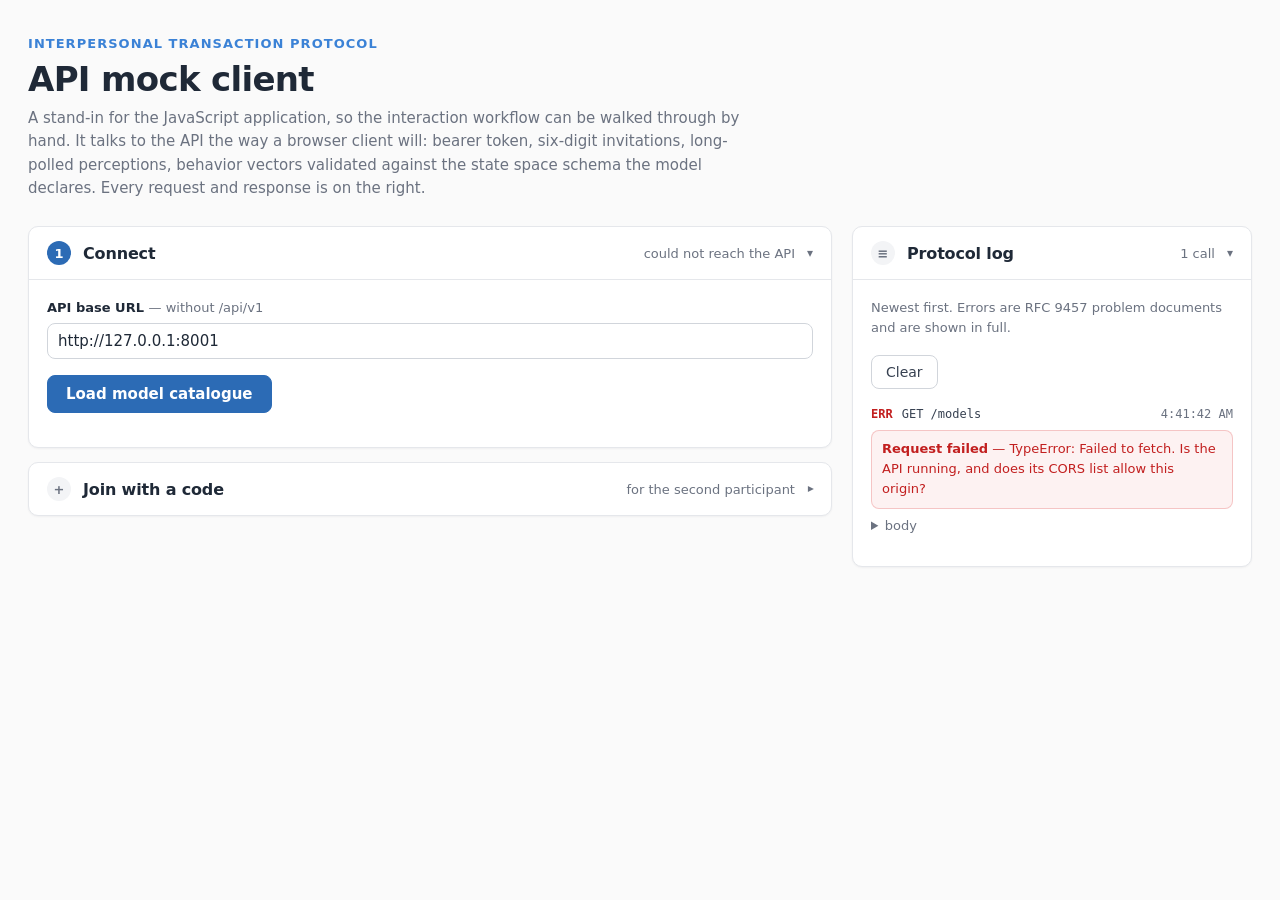
==== ui/index.html @ 00e9da5c "add mock UI that lets User start model-model, human-model, and human-human interactions, also align " ====
<!DOCTYPE html>
<html lang="en">
<head>
<meta charset="utf-8">
<meta name="viewport" content="width=device-width, initial-scale=1">
<title>ITP API — mock client</title>
<style>
  /* Palette and spacing follow the PerTRAIN design system: neutral surfaces,
     one blue for primary actions and links, green and amber reserved for
     state. Type is the system sans stack, so the page stays a single file
     with no font binaries and no third-party requests. */
  :root {
    --background: #FAFAFA;
    --card: #FFFFFF;
    --foreground: #1F2937;
    --body-fg: #374151;
    --muted-fg: #6B7280;
    --subtle: #F3F4F6;
    --border: #E5E7EB;
    --input: #D1D5DB;

    --primary: #2C6BB5;
    --primary-fg: #FFFFFF;
    --sci: #3B82D6;
    --ok: #159570;
    --ok-fg: #0E6B51;
    --warn: #D68A1F;
    --warn-fg: #8F5B12;
    --error: #DC2626;
    --error-fg: #C21F1F;

    --shadow: 0 1px 2px 0 rgba(31, 41, 55, 0.05);
    --shadow-md: 0 6px 18px -4px rgba(31, 41, 55, 0.12);

    --font: -apple-system, BlinkMacSystemFont, "Segoe UI", Roboto, system-ui, sans-serif;
    --mono: ui-monospace, "SF Mono", Menlo, Consolas, monospace;
    --radius: 10px;
  }

  * { box-sizing: border-box; }

  body {
    margin: 0;
    padding: 34px 28px 64px;
    background: var(--background);
    color: var(--body-fg);
    font-family: var(--font);
    font-size: 15px;
    line-height: 1.55;
    -webkit-font-smoothing: antialiased;
  }

  .page { max-width: 1320px; margin: 0 auto; }

  header { margin-bottom: 26px; }

  header .eyebrow {
    color: var(--sci);
    font-size: 13px;
    font-weight: 600;
    letter-spacing: 0.08em;
    text-transform: uppercase;
  }

  header h1 {
    margin: 6px 0 8px;
    font-size: 34px;
    line-height: 1.15;
    letter-spacing: -0.02em;
    color: var(--foreground);
    font-weight: 700;
  }

  header p { margin: 0; color: var(--muted-fg); max-width: 78ch; }

  .columns {
    display: grid;
    grid-template-columns: minmax(0, 1fr) 400px;
    gap: 20px;
    align-items: start;
  }

  @media (max-width: 1080px) { .columns { grid-template-columns: minmax(0, 1fr); } }

  /* ---------------------------------------------------------- collapsibles */

  .card {
    background: var(--card);
    border: 1px solid var(--border);
    border-radius: var(--radius);
    box-shadow: var(--shadow);
    margin-bottom: 14px;
    overflow: hidden;
  }

  .card-head {
    display: flex;
    align-items: center;
    gap: 12px;
    width: 100%;
    padding: 14px 18px;
    background: none;
    border: none;
    font-family: var(--font);
    font-size: 16px;
    text-align: left;
    cursor: pointer;
    color: var(--foreground);
  }

  .card-head:hover { background: var(--subtle); }
  .card-head:focus-visible { outline: 2px solid var(--sci); outline-offset: -2px; }

  .step {
    flex: 0 0 24px;
    height: 24px;
    border-radius: 50%;
    background: var(--subtle);
    color: var(--muted-fg);
    font-size: 13px;
    font-weight: 600;
    display: flex;
    align-items: center;
    justify-content: center;
  }

  .card.done .step { background: color-mix(in srgb, var(--ok) 14%, transparent); color: var(--ok-fg); }
  .card.active .step { background: var(--primary); color: var(--primary-fg); }

  .card-title { font-weight: 600; letter-spacing: -0.01em; }

  .card-hint {
    margin-left: auto;
    color: var(--muted-fg);
    font-size: 13px;
    text-align: right;
    overflow: hidden;
    text-overflow: ellipsis;
    white-space: nowrap;
    max-width: 46%;
  }

  .chevron {
    flex: 0 0 auto;
    color: var(--muted-fg);
    font-size: 12px;
    transition: transform 0.15s ease;
  }

  .card.collapsed .chevron { transform: rotate(-90deg); }
  .card.collapsed .card-body { display: none; }

  .card-body { padding: 4px 18px 20px; border-top: 1px solid var(--border); }
  .card-body > :first-child { margin-top: 14px; }

  /* ---------------------------------------------------------------- fields */

  label {
    display: block;
    color: var(--foreground);
    font-size: 13px;
    font-weight: 600;
    margin: 14px 0 5px;
  }

  label .hint { font-weight: 400; color: var(--muted-fg); }

  input[type="text"], input[type="number"], select {
    width: 100%;
    padding: 8px 10px;
    background: var(--card);
    border: 1px solid var(--input);
    border-radius: 8px;
    color: var(--foreground);
    font-family: var(--font);
    font-size: 15px;
  }

  input:focus, select:focus {
    outline: none;
    border-color: var(--sci);
    box-shadow: 0 0 0 3px color-mix(in srgb, var(--sci) 18%, transparent);
  }

  button.action {
    background: var(--primary);
    color: var(--primary-fg);
    border: 1px solid var(--primary);
    border-radius: 8px;
    padding: 9px 18px;
    font-family: var(--font);
    font-size: 15px;
    font-weight: 600;
    cursor: pointer;
    margin: 16px 8px 0 0;
  }

  button.action:hover { background: #245A9B; }

  button.quiet {
    background: var(--card);
    color: var(--body-fg);
    border: 1px solid var(--input);
    border-radius: 8px;
    padding: 8px 14px;
    font-family: var(--font);
    font-size: 14px;
    cursor: pointer;
    margin: 16px 8px 0 0;
  }

  button.quiet:hover { background: var(--subtle); }
  button:disabled { opacity: 0.45; cursor: not-allowed; }

  .row { display: flex; gap: 14px; }
  .row > * { flex: 1 1 0; min-width: 0; }

  .checkbox { display: flex; align-items: center; gap: 9px; margin-top: 16px; }
  .checkbox label { margin: 0; font-weight: 400; color: var(--body-fg); }
  .checkbox input { width: auto; accent-color: var(--primary); }

  /* --------------------------------------------------------------- content */

  .models { display: grid; gap: 10px; margin-top: 14px; }

  .model-card {
    border: 1px solid var(--border);
    border-radius: 9px;
    padding: 12px 14px;
    cursor: pointer;
    background: var(--card);
  }

  .model-card:hover { border-color: var(--input); }

  .model-card.selected {
    border-color: var(--sci);
    background: color-mix(in srgb, var(--sci) 6%, transparent);
  }

  .model-card .name { font-weight: 600; color: var(--foreground); }
  .model-card .meta { color: var(--muted-fg); font-size: 13px; margin-top: 2px; }

  dl.facts { display: grid; grid-template-columns: auto 1fr; gap: 4px 14px; margin: 14px 0 0; }
  dl.facts dt { color: var(--muted-fg); font-size: 13px; }
  dl.facts dd { margin: 0; color: var(--foreground); font-size: 14px; }

  .mono { font-family: var(--mono); font-size: 13px; }

  .invitation {
    font-family: var(--mono);
    font-size: 32px;
    font-weight: 600;
    letter-spacing: 8px;
    color: var(--warn-fg);
    background: color-mix(in srgb, var(--warn) 10%, transparent);
    border: 1px solid color-mix(in srgb, var(--warn) 32%, transparent);
    border-radius: 9px;
    text-align: center;
    padding: 14px 0;
    margin-top: 14px;
  }

  .pill {
    display: inline-block;
    padding: 2px 10px;
    border-radius: 999px;
    font-size: 12px;
    font-weight: 600;
    border: 1px solid var(--border);
    color: var(--muted-fg);
    background: var(--subtle);
  }

  .pill.ok { color: var(--ok-fg); background: color-mix(in srgb, var(--ok) 12%, transparent); border-color: color-mix(in srgb, var(--ok) 30%, transparent); }
  .pill.warn { color: var(--warn-fg); background: color-mix(in srgb, var(--warn) 12%, transparent); border-color: color-mix(in srgb, var(--warn) 32%, transparent); }
  .pill.bad { color: var(--error-fg); background: color-mix(in srgb, var(--error) 10%, transparent); border-color: color-mix(in srgb, var(--error) 28%, transparent); }

  .experience { display: flex; gap: 10px; flex-wrap: wrap; margin-top: 14px; }

  .experience .value {
    border: 1px solid var(--border);
    border-radius: 9px;
    padding: 10px 16px;
    background: var(--subtle);
    font-family: var(--mono);
    font-size: 17px;
    color: var(--foreground);
  }

  .experience .value .dim {
    display: block;
    font-family: var(--font);
    font-size: 12px;
    font-weight: 600;
    color: var(--muted-fg);
  }

  .dimension {
    border: 1px solid var(--border);
    border-radius: 9px;
    padding: 12px 14px;
    margin-top: 12px;
    background: var(--card);
  }

  .dimension.out-of-range { border-color: color-mix(in srgb, var(--warn) 55%, transparent); }
  .dimension label { margin-top: 0; }
  .dimension .bounds { color: var(--muted-fg); font-size: 12px; margin-top: 6px; }

  pre {
    font-family: var(--mono);
    font-size: 12px;
    line-height: 1.5;
    background: var(--subtle);
    border: 1px solid var(--border);
    border-radius: 8px;
    padding: 10px 12px;
    overflow-x: auto;
    margin: 10px 0 0;
    white-space: pre-wrap;
    word-break: break-word;
    color: var(--body-fg);
  }

  table { width: 100%; border-collapse: collapse; font-size: 14px; margin-top: 14px; }
  th, td { text-align: left; padding: 7px 10px; border-bottom: 1px solid var(--border); }
  th { color: var(--muted-fg); font-weight: 600; font-size: 12px; text-transform: uppercase; letter-spacing: 0.04em; }
  tr:last-child td { border-bottom: none; }

  details > summary {
    cursor: pointer;
    color: var(--primary);
    font-size: 13px;
    font-weight: 600;
    margin-top: 16px;
  }

  .note { color: var(--muted-fg); font-size: 13px; margin-top: 12px; }
  .warn-note { color: var(--warn-fg); font-size: 13px; margin-top: 12px; }
  .hidden { display: none; }

  /* ------------------------------------------------------------------- log */

  #log { max-height: 72vh; overflow-y: auto; margin-top: 6px; }

  .entry { border-bottom: 1px solid var(--border); padding: 10px 0; }
  .entry:last-child { border-bottom: none; }
  .entry .line { display: flex; gap: 9px; align-items: baseline; font-family: var(--mono); font-size: 12px; }
  .entry .status { flex: 0 0 auto; font-weight: 600; }
  .entry .status.ok { color: var(--ok-fg); }
  .entry .status.bad { color: var(--error-fg); }
  .entry .path { color: var(--body-fg); overflow-wrap: anywhere; }
  .entry .time { margin-left: auto; color: var(--muted-fg); flex: 0 0 auto; }

  .entry .problem {
    color: var(--error-fg);
    font-family: var(--font);
    font-size: 13px;
    margin-top: 7px;
    background: color-mix(in srgb, var(--error) 6%, transparent);
    border: 1px solid color-mix(in srgb, var(--error) 22%, transparent);
    border-radius: 8px;
    padding: 8px 10px;
  }

  .entry .problem ul { margin: 6px 0 0 16px; padding: 0; }
  .entry details > summary { margin-top: 7px; font-weight: 400; color: var(--muted-fg); }
</style>
</head>
<body>
<div class="page">

<header>
  <div class="eyebrow">Interpersonal Transaction Protocol</div>
  <h1>API mock client</h1>
  <p>
    A stand-in for the JavaScript application, so the interaction workflow can be walked through
    by hand. It talks to the API the way a browser client will: bearer token, six-digit
    invitations, long-polled perceptions, behavior vectors validated against the state space
    schema the model declares. Every request and response is on the right.
  </p>
</header>

<div class="columns">
  <div>

    <!-- ------------------------------------------------------------- 1 -->
    <section class="card" id="card-connect">
      <button class="card-head" data-card="card-connect">
        <span class="step">1</span>
        <span class="card-title">Connect</span>
        <span class="card-hint" id="hint-connect">not connected</span>
        <span class="chevron">▾</span>
      </button>
      <div class="card-body">
        <label>API base URL <span class="hint">— without /api/v1</span></label>
        <input type="text" id="base-url" value="http://127.0.0.1:8001">
        <button class="action" id="connect">Load model catalogue</button>
        <div class="models" id="models"></div>
      </div>
    </section>

    <!-- ------------------------------------------------------------- 2 -->
    <section class="card collapsed hidden" id="card-setup">
      <button class="card-head" data-card="card-setup">
        <span class="step">2</span>
        <span class="card-title">Set up the interaction</span>
        <span class="card-hint" id="hint-setup"></span>
        <span class="chevron">▾</span>
      </button>
      <div class="card-body">
        <label>Who is in the interaction</label>
        <select id="flow">
          <option value="human-model">You and the model</option>
          <option value="human-human">You and a second participant</option>
          <option value="model-model">Two models, you watch</option>
        </select>

        <label>Your state space <span class="hint">— the space you act in</span></label>
        <select id="state-space"></select>

        <div class="row">
          <div>
            <label>Turns <span class="hint">— single actions</span></label>
            <input type="number" id="turns" value="6" min="1">
          </div>
          <div>
            <label>You act in turn 1</label>
            <select id="starting-role">
              <option value="A">yes</option>
              <option value="B">no, the partner starts</option>
            </select>
          </div>
        </div>

        <div class="row">
          <div>
            <label>Participant id</label>
            <input type="text" id="participant-id" value="participant-1042">
          </div>
          <div>
            <label>Display name</label>
            <input type="text" id="display-name" value="Ole">
          </div>
        </div>

        <label>Client id</label>
        <input type="text" id="client-id" value="mock-ui">

        <div class="checkbox">
          <input type="checkbox" id="persistence" checked>
          <label for="persistence">Keep the record, and write it to the results folder</label>
        </div>

        <button class="action" id="create">Create interaction</button>
        <div class="note">
          Creating registers you and starts polling. With two models the server plays both and
          the interaction is over before the response returns.
        </div>
      </div>
    </section>

    <!-- ---------------------------------------------------------- join -->
    <section class="card collapsed" id="card-join">
      <button class="card-head" data-card="card-join">
        <span class="step">+</span>
        <span class="card-title">Join with a code</span>
        <span class="card-hint">for the second participant</span>
        <span class="chevron">▾</span>
      </button>
      <div class="card-body">
        <div class="note">
          Open this page in a second tab, leave the steps above untouched, and redeem the
          six-digit code the first tab shows.
        </div>
        <label>Invitation code</label>
        <input type="text" id="join-code" inputmode="numeric" maxlength="6" placeholder="000000">
        <div class="row">
          <div>
            <label>Participant id</label>
            <input type="text" id="join-participant-id" value="participant-2088">
          </div>
          <div>
            <label>Display name</label>
            <input type="text" id="join-display-name" value="Participant B">
          </div>
        </div>
        <button class="action" id="join">Join</button>
      </div>
    </section>

    <!-- --------------------------------------------------------- invite -->
    <section class="card hidden" id="card-invitation">
      <button class="card-head" data-card="card-invitation">
        <span class="step">!</span>
        <span class="card-title">Invitation code</span>
        <span class="card-hint" id="hint-invitation"></span>
        <span class="chevron">▾</span>
      </button>
      <div class="card-body">
        <div class="invitation" id="invitation-code">------</div>
        <div class="note" id="invitation-note"></div>
      </div>
    </section>

    <!-- ------------------------------------------------------------- 3 -->
    <section class="card hidden" id="card-interaction">
      <button class="card-head" data-card="card-interaction">
        <span class="step">3</span>
        <span class="card-title">The interaction</span>
        <span class="card-hint" id="hint-interaction"></span>
        <span class="chevron">▾</span>
      </button>
      <div class="card-body">
        <dl class="facts" id="interaction-facts"></dl>
        <button class="quiet" id="refresh-status">Refresh status</button>
        <button class="quiet" id="end">End interaction</button>
      </div>
    </section>

    <!-- ------------------------------------------------------------- 4 -->
    <section class="card hidden" id="card-perception">
      <button class="card-head" data-card="card-perception">
        <span class="step">4</span>
        <span class="card-title">What you perceive</span>
        <span class="card-hint" id="hint-perception"></span>
        <span class="chevron">▾</span>
      </button>
      <div class="card-body">
        <div id="perception-state"></div>
        <div class="experience" id="experience"></div>
        <div class="note" id="perception-note"></div>
      </div>
    </section>

    <!-- ------------------------------------------------------------- 5 -->
    <section class="card hidden" id="card-action">
      <button class="card-head" data-card="card-action">
        <span class="step">5</span>
        <span class="card-title">What you do</span>
        <span class="card-hint" id="hint-action"></span>
        <span class="chevron">▾</span>
      </button>
      <div class="card-body">
        <div class="note" id="action-note"></div>
        <div id="dimensions"></div>
        <button class="action" id="submit" disabled>Submit behavior</button>
        <div class="warn-note hidden" id="range-warning"></div>
        <details>
          <summary>the schema the server validates against</summary>
          <pre id="schema"></pre>
        </details>
      </div>
    </section>

    <!-- ------------------------------------------------------------- 6 -->
    <section class="card collapsed hidden" id="card-record">
      <button class="card-head" data-card="card-record">
        <span class="step">6</span>
        <span class="card-title">The record</span>
        <span class="card-hint" id="hint-record"></span>
        <span class="chevron">▾</span>
      </button>
      <div class="card-body">
        <dl class="facts" id="record-facts"></dl>
        <div id="record-turns"></div>
        <details>
          <summary>ITP messages the server built from the bare vectors</summary>
          <pre id="record-messages"></pre>
        </details>
        <button class="quiet" id="load-results">Reload results</button>
      </div>
    </section>

  </div>

  <!-- ----------------------------------------------------------------- log -->
  <div>
    <section class="card" id="card-log">
      <button class="card-head" data-card="card-log">
        <span class="step">≡</span>
        <span class="card-title">Protocol log</span>
        <span class="card-hint" id="hint-log">0 calls</span>
        <span class="chevron">▾</span>
      </button>
      <div class="card-body">
        <div class="note">
          Newest first. Errors are RFC 9457 problem documents and are shown in full.
        </div>
        <button class="quiet" id="clear-log">Clear</button>
        <div id="log"></div>
      </div>
    </section>
  </div>

</div>
</div>

<script>
"use strict";

const API_PREFIX = "/api/v1";

// Seconds the server may hold a perception request open. The server caps this
// at 30; a lower value keeps the log readable while idle.
const LONG_POLL_SECONDS = 15;

const state = {
  baseUrl: "",
  models: [],
  // model identifier -> the definition GET /models/{id} returned, so selecting
  // a model does not fetch what the catalogue pass already has.
  definitions: {},
  // state space identifier -> compiled JSON Schema, collected from every model
  // in the catalogue. A human agent may act in a space other than the model's,
  // and this is where the schema for that space comes from: there is no
  // endpoint for a state space on its own.
  schemas: {},
  modelId: null,
  stateSpace: null,
  token: null,
  sessionId: null,
  agentId: null,
  agentRole: null,
  cursor: null,
  polling: false,
  pendingTurn: null,
  calls: 0,
};

const element = (id) => document.getElementById(id);

function show(id, visible = true) {
  element(id).classList.toggle("hidden", !visible);
}

function sleep(milliseconds) {
  return new Promise((resolve) => setTimeout(resolve, milliseconds));
}

// ------------------------------------------------------------- collapsibles

function openCard(id, { active = false } = {}) {
  // Opening a card means the flow is back at that step, so the finished mark
  // goes. A card the reader opens by hand only toggles `collapsed` and keeps
  // whatever mark it had.
  const card = element(id);
  card.classList.remove("hidden", "collapsed", "done");
  card.classList.toggle("active", active);
}

function collapseCard(id, { done = false } = {}) {
  const card = element(id);
  card.classList.add("collapsed");
  card.classList.remove("active");
  if (done) card.classList.add("done");
}

function setHint(id, text) {
  element(`hint-${id}`).textContent = text;
}

for (const head of document.querySelectorAll(".card-head")) {
  head.addEventListener("click", () => {
    element(head.dataset.card).classList.toggle("collapsed");
  });
}

// --------------------------------------------------------------------- log

function logEntry(method, path, status, body) {
  state.calls += 1;
  setHint("log", `${state.calls} call${state.calls === 1 ? "" : "s"}`);

  const entry = document.createElement("div");
  entry.className = "entry";

  const good = status !== null && status < 400;
  const line = document.createElement("div");
  line.className = "line";
  line.innerHTML =
    `<span class="status ${good ? "ok" : "bad"}">${status ?? "ERR"}</span>` +
    `<span class="path">${method} ${path}</span>` +
    `<span class="time">${new Date().toLocaleTimeString()}</span>`;
  entry.appendChild(line);

  if (body && typeof body === "object" && body.title && !good) {
    const problem = document.createElement("div");
    problem.className = "problem";

    let text = `<b>${body.title}</b>`;
    if (body.detail) text += ` — ${body.detail}`;
    if (body.type) text += `<br><span class="mono">${body.type}</span>`;

    if (Array.isArray(body.errors) && body.errors.length > 0) {
      text += "<ul>";
      for (const error of body.errors) {
        text +=
          `<li><span class="mono">${error.path || "—"}</span> ${error.message || ""}` +
          `${error.code ? ` <span class="mono">(${error.code})</span>` : ""}</li>`;
      }
      text += "</ul>";
    }

    if (body.requestId) text += `<br><span class="mono">requestId ${body.requestId}</span>`;

    problem.innerHTML = text;
    entry.appendChild(problem);
  }

  if (body !== undefined && body !== null) {
    const details = document.createElement("details");
    details.innerHTML =
      "<summary>body</summary><pre>" +
      JSON.stringify(body, null, 2).replace(/</g, "&lt;") +
      "</pre>";
    entry.appendChild(details);
  }

  const log = element("log");
  log.insertBefore(entry, log.firstChild);

  while (log.childElementCount > 150) {
    log.removeChild(log.lastChild);
  }
}

// ----------------------------------------------------------------- requests

async function request(method, path, options = {}) {
  const { payload = null, parameters = null, authenticated = true } = options;

  let url = `${state.baseUrl}${API_PREFIX}${path}`;
  const query = parameters ? new URLSearchParams(parameters).toString() : "";
  if (query) url += `?${query}`;

  const headers = {};
  if (payload) headers["Content-Type"] = "application/json";
  if (authenticated && state.token) headers["Authorization"] = `Bearer ${state.token}`;

  let response;

  try {
    response = await fetch(url, {
      method,
      headers,
      body: payload ? JSON.stringify(payload) : undefined,
    });
  } catch (error) {
    logEntry(method, path, null, {
      title: "Request failed",
      detail: `${error}. Is the API running, and does its CORS list allow this origin?`,
    });
    return { ok: false, status: null, body: null };
  }

  let body = null;

  try {
    body = await response.json();
  } catch (error) {
    body = null;
  }

  logEntry(method, query ? `${path}?${query}` : path, response.status, body);

  return { ok: response.ok, status: response.status, body };
}

// ---------------------------------------------------------------- catalogue

function stateSpaceOf(definition) {
  // GET /models/{id} returns the state space description under `stateSpace`,
  // whose own `stateSpace` key is the ITP state space identifier.
  return definition.stateSpace?.stateSpace ?? definition.id;
}

async function connect() {
  state.baseUrl = element("base-url").value.replace(/\/+$/, "");

  const result = await request("GET", "/models", { authenticated: false });

  if (!result.ok) {
    setHint("connect", "could not reach the API");
    openCard("card-connect", { active: true });
    return;
  }

  state.models = result.body.models;
  state.definitions = {};
  state.schemas = {};

  const container = element("models");
  container.innerHTML = "";

  for (const model of state.models) {
    const card = document.createElement("div");
    card.className = "model-card";
    card.dataset.modelId = model.id;
    card.innerHTML =
      `<div class="name">${model.name}</div>` +
      `<div class="meta">${model.id} · v${model.version} · ${model.status}` +
      ` · agents: ${model.supportedAgentTypes.join(", ")}</div>` +
      `<div class="meta">${model.description}</div>`;
    card.addEventListener("click", () => selectModel(model.id));
    container.appendChild(card);
  }

  // Every model definition carries the compiled schema of its state space, so
  // fetching them all gives the page a schema for every space this API knows.
  for (const model of state.models) {
    const definition = await request("GET", `/models/${model.id}`, { authenticated: false });
    if (definition.ok) {
      state.definitions[model.id] = definition.body;
      state.schemas[stateSpaceOf(definition.body)] = definition.body.stateSpaceSchema;
    }
  }

  if (state.models.length > 0) await selectModel(state.models[0].id);

  show("card-setup", true);
  collapseCard("card-connect", { done: true });
  openCard("card-setup", { active: true });
}

async function selectModel(modelId) {
  state.modelId = modelId;

  for (const card of document.querySelectorAll(".model-card")) {
    card.classList.toggle("selected", card.dataset.modelId === modelId);
  }

  let definition = state.definitions[modelId];

  if (!definition) {
    const fetched = await request("GET", `/models/${modelId}`, { authenticated: false });
    if (!fetched.ok) return;
    definition = fetched.body;
    state.definitions[modelId] = definition;
  }

  const modelSpace = stateSpaceOf(definition);
  state.schemas[modelSpace] = definition.stateSpaceSchema;

  const select = element("state-space");
  select.innerHTML = "";

  const same = document.createElement("option");
  same.value = modelSpace;
  same.textContent = `${modelSpace} — the same space as the model`;
  select.appendChild(same);

  for (const space of Object.keys(state.schemas)) {
    if (space === modelSpace) continue;
    const option = document.createElement("option");
    option.value = space;
    option.textContent = `${space} — converted for you`;
    select.appendChild(option);
  }

  renderSchema(modelSpace);

  setHint("connect", `${state.models.length} models · ${definition.name}`);
  setHint("setup", `${modelId} · ${modelSpace}`);
}

function renderSchema(space) {
  state.stateSpace = space;
  element("schema").textContent = JSON.stringify(state.schemas[space] ?? {}, null, 2);
}

// -------------------------------------------------------------- interaction

function agentsFor(flow) {
  const displayName = element("display-name").value;
  const space = element("state-space").value;

  const you = { type: "human", displayName };
  if (space) you.stateSpace = space;

  if (flow === "human-model") return { A: you, B: { type: "model" } };
  if (flow === "human-human") {
    return { A: you, B: { type: "human", displayName: "Second participant" } };
  }
  return { A: { type: "model" }, B: { type: "model" } };
}

async function createInteraction() {
  const flow = element("flow").value;

  // The interaction context is deliberately not sent. It reaches the ITP
  // messages but modulates nothing in any model yet, so the API's default
  // stands rather than a control that suggests a choice with no consequence.
  const created = await request("POST", "/interactions", {
    payload: {
      modelId: state.modelId,
      numberOfTurns: Number(element("turns").value),
      agents: agentsFor(flow),
      persistence: { enabled: element("persistence").checked },
      startingAgentRole: element("starting-role").value,
      clientRequestId: `create-${crypto.randomUUID().slice(0, 8)}`,
    },
    authenticated: false,
  });

  if (!created.ok) return;

  state.token = created.body.interactionToken;
  state.sessionId = created.body.sessionId;
  state.cursor = null;

  collapseCard("card-connect", { done: true });
  collapseCard("card-setup", { done: true });
  collapseCard("card-join", { done: false });

  renderStatus(created.body);
  show("card-interaction", true);
  openCard("card-interaction");

  if (flow === "model-model") {
    setHint("setup", "two models");
    show("card-record", true);
    openCard("card-record", { active: true });
    await loadResults();
    return;
  }

  state.agentRole = "A";
  state.agentId = created.body.agents.A.agentId;
  renderSchema(created.body.agents.A.stateSpace || state.stateSpace);

  await request("POST",
    `/interactions/${state.sessionId}/agents/${state.agentId}/register`, {
      payload: {
        participant: {
          participantId: element("participant-id").value,
          displayName: element("display-name").value,
        },
        client: { clientId: element("client-id").value },
      },
    });

  if (created.body.invitation && created.body.invitation.code) {
    element("invitation-code").textContent = created.body.invitation.code;
    setHint("invitation", `for agent ${created.body.invitation.agentRole}`);
    element("invitation-note").textContent =
      `Valid until ${created.body.invitation.expiresAt}. Shown once, here: the status ` +
      `endpoint never returns it again.`;
    show("card-invitation", true);
    openCard("card-invitation", { active: true });
  }

  show("card-perception", true);
  show("card-action", true);
  show("card-record", true);
  openCard("card-perception");
  startPolling();
}

async function joinInteraction() {
  state.baseUrl = element("base-url").value.replace(/\/+$/, "");

  const joined = await request("POST", "/interactions/join", {
    payload: {
      invitationCode: element("join-code").value.trim(),
      participant: {
        participantId: element("join-participant-id").value,
        displayName: element("join-display-name").value,
      },
      client: { clientId: element("client-id").value },
    },
    authenticated: false,
  });

  if (!joined.ok) return;

  state.token = joined.body.interactionToken;
  state.sessionId = joined.body.sessionId;
  state.agentId = joined.body.agent.agentId;
  state.agentRole = joined.body.agent.role;
  state.cursor = null;

  renderSchema(joined.body.agent.stateSpace || state.stateSpace);

  renderStatus({
    sessionId: joined.body.sessionId,
    status: joined.body.sessionStatus,
    model: joined.body.model,
    numberOfTurns: joined.body.numberOfTurns,
    currentTurn: joined.body.currentTurn,
  });

  collapseCard("card-connect", { done: true });
  collapseCard("card-setup", { done: false });
  collapseCard("card-join", { done: true });

  show("card-interaction", true);
  show("card-perception", true);
  show("card-action", true);
  show("card-record", true);
  openCard("card-interaction");
  openCard("card-perception");
  startPolling();
}

function renderStatus(interaction) {
  const you = state.agentId
    ? `${state.agentRole} · <span class="mono">${state.agentId.slice(0, 8)}</span>`
    : "watching";

  element("interaction-facts").innerHTML =
    `<dt>session</dt><dd class="mono">${interaction.sessionId}</dd>` +
    `<dt>status</dt><dd>${interaction.status}</dd>` +
    `<dt>model</dt><dd>${interaction.model?.id ?? state.modelId}</dd>` +
    `<dt>turn</dt><dd>${interaction.currentTurn ?? "—"} of ${interaction.numberOfTurns}</dd>` +
    (interaction.context ? `<dt>context</dt><dd>${interaction.context}</dd>` : "") +
    `<dt>you</dt><dd>${you}</dd>`;

  setHint("interaction",
    `${interaction.status} · turn ${interaction.currentTurn ?? "—"} of ` +
    `${interaction.numberOfTurns}`);
}

async function refreshStatus() {
  const result = await request("GET", `/interactions/${state.sessionId}`);
  if (result.ok) renderStatus(result.body);
}

async function endInteraction() {
  state.polling = false;
  await request("POST", `/interactions/${state.sessionId}/end`, {
    payload: { reason: "terminatedByClient" },
  });
  await refreshStatus();
  await finish();
}

async function finish() {
  collapseCard("card-perception", { done: true });
  collapseCard("card-action", { done: true });
  collapseCard("card-interaction", { done: true });
  openCard("card-record", { active: true });
  await loadResults();
}

// --------------------------------------------------------------- perception

async function startPolling() {
  if (state.polling) return;
  state.polling = true;

  while (state.polling) {
    const parameters = { wait: LONG_POLL_SECONDS };
    if (state.cursor) parameters.after = state.cursor;

    const result = await request("GET",
      `/interactions/${state.sessionId}/agents/${state.agentId}/perception`,
      { parameters });

    if (!result.ok) {
      state.polling = false;
      element("perception-note").textContent =
        "Polling stopped after an error. The log has the problem document.";
      return;
    }

    const perception = result.body;
    renderPerception(perception);

    if (perception.state === "interactionEnded") {
      state.polling = false;
      await finish();
      return;
    }

    if (perception.state === "pending") {
      await sleep(perception.retryAfterMilliseconds ?? 400);
      continue;
    }

    state.cursor = perception.cursor;

    if (perception.actionRequired) {
      state.polling = false;
      openActionForm(perception.turn);
      return;
    }
  }
}

function renderPerception(perception) {
  const tone =
    perception.state === "actionRequired" ? "warn" :
    perception.state === "interactionEnded" ? "bad" : "ok";

  element("perception-state").innerHTML =
    `<span class="pill ${tone}">${perception.state}</span> ` +
    `<span class="note" style="margin:0">session ${perception.sessionStatus}` +
    (perception.turn ? ` · turn ${perception.turn}` : "") +
    (perception.sourceAgentId
      ? ` · from <span class="mono">${perception.sourceAgentId.slice(0, 8)}</span>` : "") +
    (perception.endReason ? ` · ${perception.endReason}` : "") +
    `</span>`;

  setHint("perception", perception.state);

  const container = element("experience");
  container.innerHTML = "";

  if (!perception.experience) {
    element("perception-note").textContent =
      perception.state === "actionRequired"
        ? "Nothing to perceive yet — you open the interaction."
        : "";
    return;
  }

  element("perception-note").textContent =
    `What the partner's behavior means in your state space (${state.stateSpace}).`;

  for (const [dimension, value] of Object.entries(perception.experience)) {
    const box = document.createElement("div");
    box.className = "value";
    box.innerHTML =
      `<span class="dim">${dimension}</span>` +
      `${typeof value === "number" ? Number(value.toFixed(3)) : value}`;
    container.appendChild(box);
  }
}

// ------------------------------------------------------------------- action

function schemaProperties() {
  const schema = state.schemas[state.stateSpace];
  return schema && schema.properties ? schema.properties : {};
}

function openActionForm(turn) {
  state.pendingTurn = turn;

  const properties = schemaProperties();
  const container = element("dimensions");
  container.innerHTML = "";

  element("action-note").textContent =
    `Turn ${turn} is yours. One field per dimension of ${state.stateSpace}, with the bounds ` +
    `the schema declares. Out-of-range values are sent anyway, so the server's rejection is ` +
    `visible rather than prevented here.`;

  for (const [dimension, definition] of Object.entries(properties)) {
    const integer = definition.type === "integer";
    const minimum = definition.minimum ?? definition.exclusiveMinimum;
    const maximum = definition.maximum ?? definition.exclusiveMaximum;

    const middle = (minimum !== undefined && maximum !== undefined)
      ? (integer ? Math.round((minimum + maximum) / 2) : (minimum + maximum) / 2)
      : 0;

    const wrapper = document.createElement("div");
    wrapper.className = "dimension";
    wrapper.innerHTML =
      `<label for="dim-${dimension}">${definition.title ?? dimension} ` +
      `<span class="hint">— ${dimension}</span></label>` +
      `<input type="number" id="dim-${dimension}" data-dimension="${dimension}" ` +
      `step="${integer ? 1 : "any"}" value="${middle}">` +
      `<div class="bounds">${definition.type}` +
      `${minimum !== undefined ? `, from ${minimum}` : ""}` +
      `${maximum !== undefined ? ` to ${maximum}` : ""}` +
      `${definition.description ? `<br>${definition.description}` : ""}</div>`;

    container.appendChild(wrapper);
  }

  for (const input of container.querySelectorAll("input")) {
    input.addEventListener("input", checkRanges);
  }

  checkRanges();
  element("submit").disabled = false;
  setHint("action", `turn ${turn} is yours`);
  openCard("card-action", { active: true });
}

function checkRanges() {
  const properties = schemaProperties();
  const outside = [];

  for (const input of element("dimensions").querySelectorAll("input")) {
    const dimension = input.dataset.dimension;
    const definition = properties[dimension] ?? {};
    const value = Number(input.value);

    const tooLow =
      (definition.minimum !== undefined && value < definition.minimum) ||
      (definition.exclusiveMinimum !== undefined && value <= definition.exclusiveMinimum);
    const tooHigh =
      (definition.maximum !== undefined && value > definition.maximum) ||
      (definition.exclusiveMaximum !== undefined && value >= definition.exclusiveMaximum);
    const notInteger = definition.type === "integer" && !Number.isInteger(value);

    const bad = tooLow || tooHigh || notInteger;
    input.parentElement.classList.toggle("out-of-range", bad);
    if (bad) outside.push(dimension);
  }

  const warning = element("range-warning");
  warning.classList.toggle("hidden", outside.length === 0);
  warning.textContent = outside.length
    ? `${outside.join(", ")} outside the schema. Submit to see how the API answers.`
    : "";
}

async function submitBehavior() {
  const behavior = {};

  for (const input of element("dimensions").querySelectorAll("input")) {
    behavior[input.dataset.dimension] = Number(input.value);
  }

  element("submit").disabled = true;

  const result = await request("POST",
    `/interactions/${state.sessionId}/agents/${state.agentId}/actions`, {
      payload: {
        actionId: crypto.randomUUID(),
        turn: state.pendingTurn,
        behavior,
      },
    });

  if (!result.ok) {
    element("submit").disabled = false;
    return;
  }

  element("action-note").textContent =
    `Accepted for turn ${result.body.turn}. Waiting for the partner.`;
  element("dimensions").innerHTML = "";
  element("range-warning").classList.add("hidden");

  setHint("action", `turn ${result.body.turn} submitted`);
  collapseCard("card-action", { done: true });
  openCard("card-perception");

  await refreshStatus();
  startPolling();
}

// ------------------------------------------------------------------ results

async function loadResults() {
  const result = await request("GET", `/interactions/${state.sessionId}/results`);

  if (!result.ok) {
    element("record-facts").innerHTML =
      "<dt>record</dt><dd>none — persistence was off, or the interaction is not finished</dd>";
    setHint("record", "no record");
    return;
  }

  const results = result.body;
  const folder = results.resultsFolder;

  element("record-facts").innerHTML =
    `<dt>status</dt><dd>${results.status}</dd>` +
    `<dt>turns</dt><dd>${results.turns.length} of ${results.numberOfTurns}</dd>` +
    `<dt>ITP messages</dt><dd>${results.itpMessages.length}</dd>` +
    `<dt>context</dt><dd>${results.context}</dd>` +
    `<dt>written to</dt><dd class="mono">` +
    `${folder ? `results/${folder}/` : "not written to disk"}</dd>`;

  setHint("record", folder ? `results/${folder}/` : `${results.turns.length} turns`);

  const roles = {};
  for (const [role, agent] of Object.entries(results.agents)) {
    roles[agent.agentId] = `${role} (${agent.type})`;
  }

  let table = "<table><tr><th>turn</th><th>actor</th><th>behavior</th></tr>";

  for (const turn of results.turns) {
    table +=
      `<tr><td>${turn.turn}</td>` +
      `<td>${roles[turn.actorAgentId] ?? turn.actorAgentId.slice(0, 8)}</td>` +
      `<td class="mono">${JSON.stringify(turn.behavior)}</td></tr>`;
  }

  element("record-turns").innerHTML = table + "</table>";
  element("record-messages").textContent = JSON.stringify(results.itpMessages, null, 2);
}

// ------------------------------------------------------------------- wiring

element("connect").addEventListener("click", connect);
element("create").addEventListener("click", createInteraction);
element("join").addEventListener("click", joinInteraction);
element("submit").addEventListener("click", submitBehavior);
element("refresh-status").addEventListener("click", refreshStatus);
element("end").addEventListener("click", endInteraction);
element("load-results").addEventListener("click", loadResults);
element("clear-log").addEventListener("click", () => {
  element("log").innerHTML = "";
  state.calls = 0;
  setHint("log", "0 calls");
});
element("state-space").addEventListener("change", (event) => renderSchema(event.target.value));

element("flow").addEventListener("change", (event) => {
  const watching = event.target.value === "model-model";
  element("state-space").disabled = watching;
  element("participant-id").disabled = watching;
  element("display-name").disabled = watching;
});

connect();
</script>

</body>
</html>
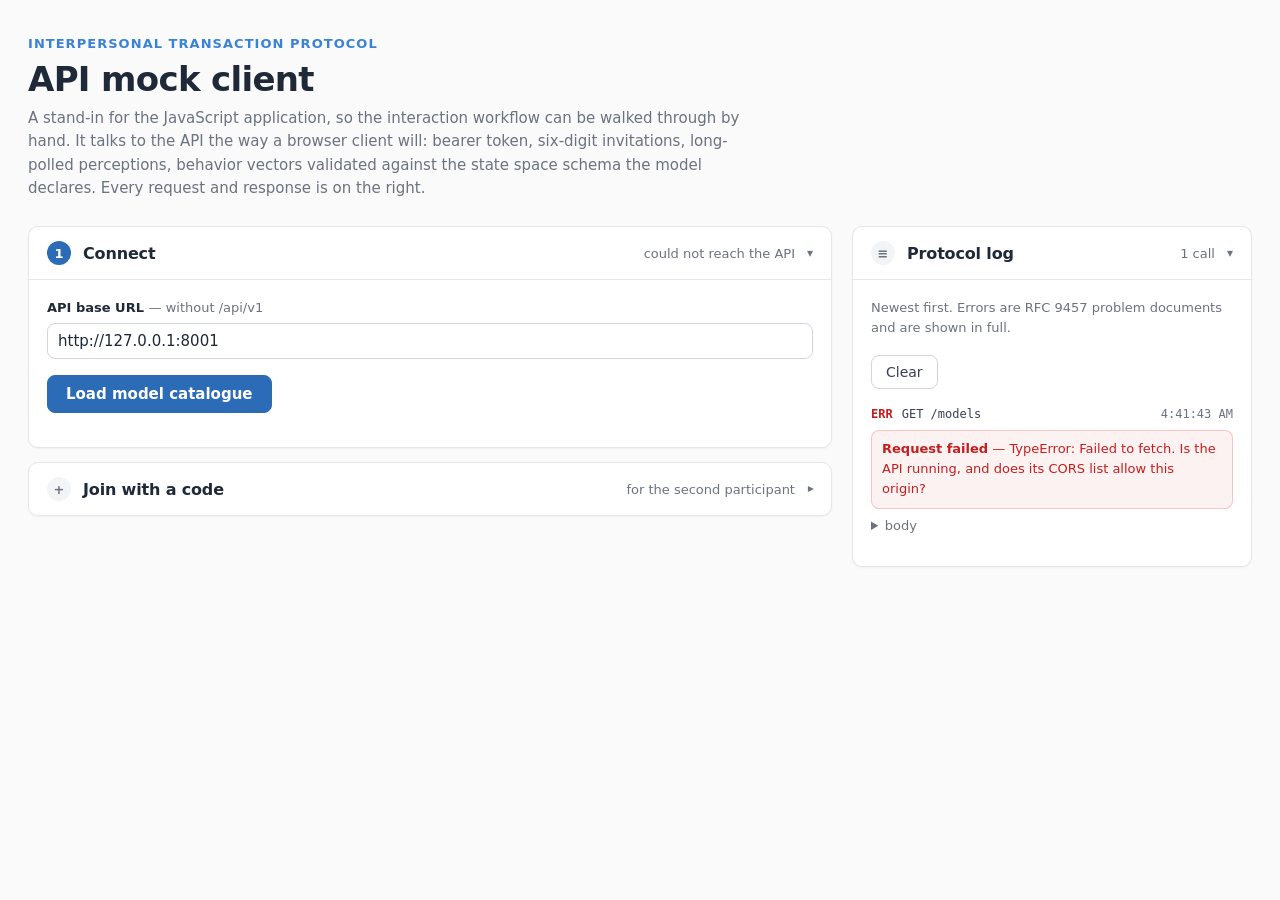
==== commit ae62318a: "commit, wip" ====
--- a/ui/index.html
+++ b/ui/index.html
@@ -1313,7 +1313,29 @@
   element("display-name").disabled = watching;
 });
 
-connect();
+// The API and this page are served by two processes on two origins, so this
+// page cannot know which port the API bound. run_mock_ui found out and answers
+// mock-ui-config.json with the result; the field above is the fallback for
+// when the page is opened without that server, and stays editable either way.
+async function fillInApiBaseUrl() {
+  try {
+    const response = await fetch("mock-ui-config.json", { cache: "no-store" });
+
+    if (!response.ok) {
+      return;
+    }
+
+    const config = await response.json();
+
+    if (config.apiBaseUrl) {
+      element("base-url").value = config.apiBaseUrl;
+    }
+  } catch (error) {
+    // Opened as a file, or served by something else. The default stands.
+  }
+}
+
+fillInApiBaseUrl().then(connect);
 </script>
 
 </body>
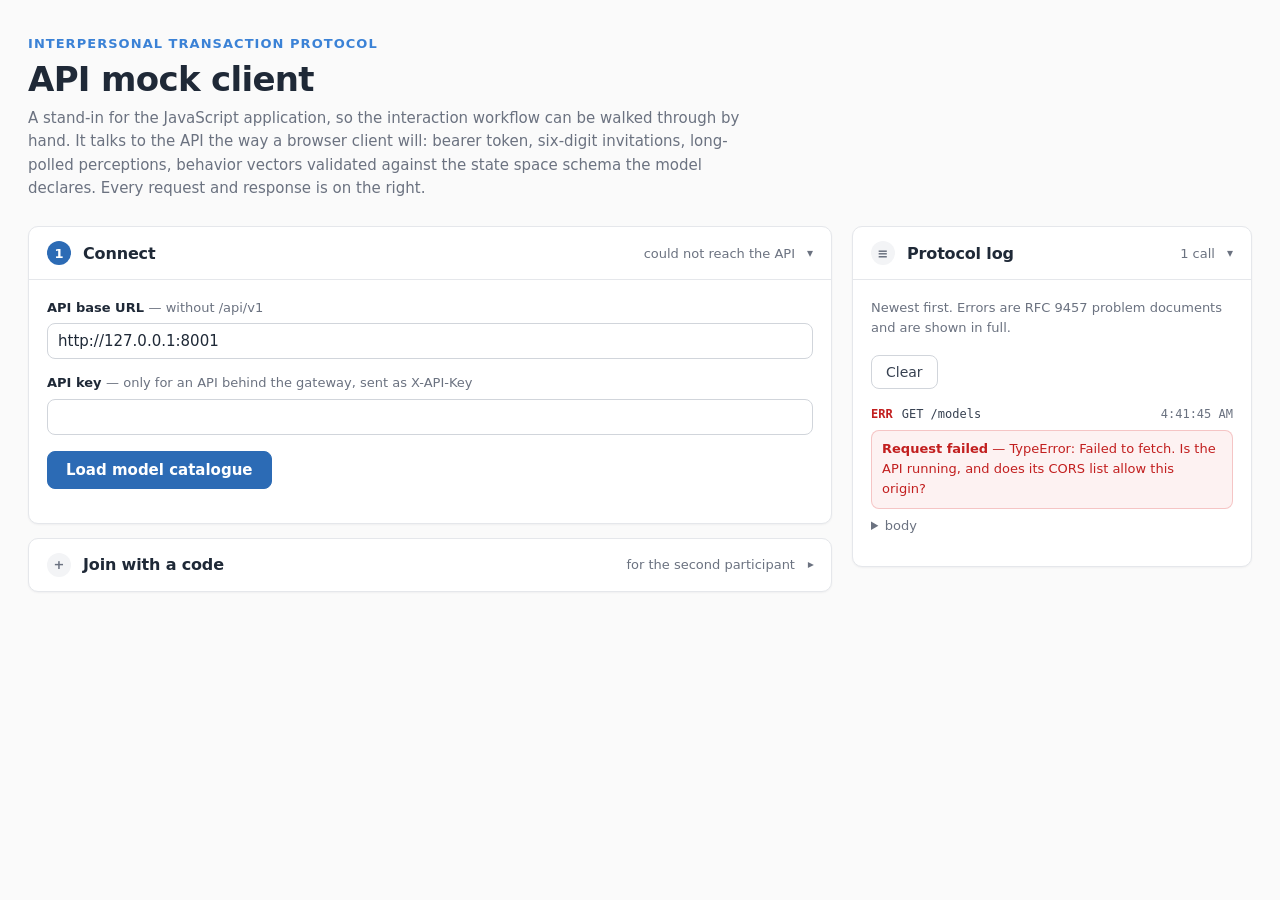
==== commit 35015dcc: "Let two models interact, report each agent's model, record as it runs Fixes what testing with the Pe" ====
--- a/ui/index.html
+++ b/ui/index.html
@@ -165,7 +165,7 @@
 
   label .hint { font-weight: 400; color: var(--muted-fg); }
 
-  input[type="text"], input[type="number"], select {
+  input[type="text"], input[type="password"], input[type="number"], select {
     width: 100%;
     padding: 8px 10px;
     background: var(--card);
@@ -227,15 +227,7 @@
     border: 1px solid var(--border);
     border-radius: 9px;
     padding: 12px 14px;
-    cursor: pointer;
     background: var(--card);
-  }
-
-  .model-card:hover { border-color: var(--input); }
-
-  .model-card.selected {
-    border-color: var(--sci);
-    background: color-mix(in srgb, var(--sci) 6%, transparent);
   }
 
   .model-card .name { font-weight: 600; color: var(--foreground); }
@@ -396,6 +388,8 @@
       <div class="card-body">
         <label>API base URL <span class="hint">— without /api/v1</span></label>
         <input type="text" id="base-url" value="http://127.0.0.1:8001">
+        <label>API key <span class="hint">— only for an API behind the gateway, sent as X-API-Key</span></label>
+        <input type="password" id="api-key" autocomplete="off" spellcheck="false">
         <button class="action" id="connect">Load model catalogue</button>
         <div class="models" id="models"></div>
       </div>
@@ -416,6 +410,22 @@
           <option value="human-human">You and a second participant</option>
           <option value="model-model">Two models, you watch</option>
         </select>
+
+        <div class="row">
+          <div>
+            <label>Agent A</label>
+            <select id="model-a"></select>
+          </div>
+          <div>
+            <label>Agent B</label>
+            <select id="model-b"></select>
+          </div>
+        </div>
+
+        <div id="binding-model-row" class="hidden">
+          <label>Interaction model <span class="hint">— neither of you runs it; it sets the default state space and the turn limits</span></label>
+          <select id="binding-model"></select>
+        </div>
 
         <label>Your state space <span class="hint">— the space you act in</span></label>
         <select id="state-space"></select>
@@ -739,6 +749,12 @@
   if (payload) headers["Content-Type"] = "application/json";
   if (authenticated && state.token) headers["Authorization"] = `Bearer ${state.token}`;
 
+  // The gateway in front of a deployed API checks the key on every request,
+  // the catalogue included. It lives in the field only: nothing stores it, and
+  // the log shows paths and bodies, never headers.
+  const apiKey = element("api-key").value.trim();
+  if (apiKey) headers["X-API-Key"] = apiKey;
+
   let response;
 
   try {
@@ -797,13 +813,11 @@
   for (const model of state.models) {
     const card = document.createElement("div");
     card.className = "model-card";
-    card.dataset.modelId = model.id;
     card.innerHTML =
       `<div class="name">${model.name}</div>` +
       `<div class="meta">${model.id} · v${model.version} · ${model.status}` +
       ` · agents: ${model.supportedAgentTypes.join(", ")}</div>` +
       `<div class="meta">${model.description}</div>`;
-    card.addEventListener("click", () => selectModel(model.id));
     container.appendChild(card);
   }
 
@@ -817,34 +831,93 @@
     }
   }
 
-  if (state.models.length > 0) await selectModel(state.models[0].id);
+  setHint("connect", `${state.models.length} model${state.models.length === 1 ? "" : "s"}`);
+
+  fillModelSelect("binding-model");
+  applyFlow();
 
   show("card-setup", true);
   collapseCard("card-connect", { done: true });
   openCard("card-setup", { active: true });
 }
 
-async function selectModel(modelId) {
-  state.modelId = modelId;
-
-  for (const card of document.querySelectorAll(".model-card")) {
-    card.classList.toggle("selected", card.dataset.modelId === modelId);
-  }
-
-  let definition = state.definitions[modelId];
-
-  if (!definition) {
-    const fetched = await request("GET", `/models/${modelId}`, { authenticated: false });
-    if (!fetched.ok) return;
-    definition = fetched.body;
-    state.definitions[modelId] = definition;
-  }
-
-  const modelSpace = stateSpaceOf(definition);
-  state.schemas[modelSpace] = definition.stateSpaceSchema;
+// ------------------------------------------------------------------- set up
+
+function availableModels() {
+  // Only an available model can be used for a new interaction; the catalogue
+  // above still lists every model with its status.
+  return state.models.filter((model) => model.status === "available");
+}
+
+function fillModelSelect(id) {
+  const select = element(id);
+  const previous = select.value;
+
+  select.innerHTML = "";
+  select.disabled = false;
+
+  for (const model of availableModels()) {
+    const option = document.createElement("option");
+    option.value = model.id;
+    option.textContent = `${model.name} (${model.id})`;
+    select.appendChild(option);
+  }
+
+  if (availableModels().some((model) => model.id === previous)) select.value = previous;
+}
+
+function fillHumanSlot(id, label) {
+  const select = element(id);
+  select.innerHTML = `<option value="">${label}</option>`;
+  select.disabled = true;
+}
+
+function applyFlow() {
+  // Agent A is you unless two models interact; agent B is a model unless a
+  // second participant joins. A slot taken by a human shows who it is and
+  // cannot be changed.
+  const flow = element("flow").value;
+  const watching = flow === "model-model";
+
+  if (watching) fillModelSelect("model-a");
+  else fillHumanSlot("model-a", "You");
+
+  if (flow === "human-human") fillHumanSlot("model-b", "Second participant");
+  else fillModelSelect("model-b");
+
+  show("binding-model-row", flow === "human-human");
+
+  element("state-space").disabled = watching;
+  element("participant-id").disabled = watching;
+  element("display-name").disabled = watching;
+
+  updateStateSpaces();
+}
+
+function interactionModelId() {
+  // The API binds every interaction to one model: the one a human agent is
+  // paired with, or agent A's when two models interact. Agent B names its own
+  // model only when it differs, so a request for two instances of one model
+  // looks exactly as it did before models per agent existed.
+  const flow = element("flow").value;
+  if (flow === "model-model") return element("model-a").value;
+  if (flow === "human-model") return element("model-b").value;
+  return element("binding-model").value;
+}
+
+function updateStateSpaces() {
+  const modelId = interactionModelId();
+  const definition = state.definitions[modelId];
 
   const select = element("state-space");
   select.innerHTML = "";
+
+  if (!definition) {
+    setHint("setup", "no available model");
+    return;
+  }
+
+  const modelSpace = stateSpaceOf(definition);
 
   const same = document.createElement("option");
   same.value = modelSpace;
@@ -855,14 +928,20 @@
     if (space === modelSpace) continue;
     const option = document.createElement("option");
     option.value = space;
-    option.textContent = `${space} — converted for you`;
+    // The page cannot know which converters the API has. A space without one
+    // is offered anyway, so the server's 422 noConverter shows in the log
+    // rather than being pre-empted here.
+    option.textContent = `${space} — converted for you, if the API has a converter`;
     select.appendChild(option);
   }
 
   renderSchema(modelSpace);
 
-  setHint("connect", `${state.models.length} models · ${definition.name}`);
-  setHint("setup", `${modelId} · ${modelSpace}`);
+  const flow = element("flow").value;
+  setHint("setup",
+    flow === "model-model"
+      ? `${element("model-a").value} and ${element("model-b").value}`
+      : `${modelId} · ${modelSpace}`);
 }
 
 function renderSchema(space) {
@@ -883,11 +962,17 @@
   if (flow === "human-human") {
     return { A: you, B: { type: "human", displayName: "Second participant" } };
   }
-  return { A: { type: "model" }, B: { type: "model" } };
+
+  const partner = { type: "model" };
+  const partnerModel = element("model-b").value;
+  if (partnerModel !== element("model-a").value) partner.modelId = partnerModel;
+
+  return { A: { type: "model" }, B: partner };
 }
 
 async function createInteraction() {
   const flow = element("flow").value;
+  state.modelId = interactionModelId();
 
   // The interaction context is deliberately not sent. It reaches the ITP
   // messages but modulates nothing in any model yet, so the API's default
@@ -1012,7 +1097,7 @@
   element("interaction-facts").innerHTML =
     `<dt>session</dt><dd class="mono">${interaction.sessionId}</dd>` +
     `<dt>status</dt><dd>${interaction.status}</dd>` +
-    `<dt>model</dt><dd>${interaction.model?.id ?? state.modelId}</dd>` +
+    agentModels(interaction) +
     `<dt>turn</dt><dd>${interaction.currentTurn ?? "—"} of ${interaction.numberOfTurns}</dd>` +
     (interaction.context ? `<dt>context</dt><dd>${interaction.context}</dd>` : "") +
     `<dt>you</dt><dd>${you}</dd>`;
@@ -1020,6 +1105,21 @@
   setHint("interaction",
     `${interaction.status} · turn ${interaction.currentTurn ?? "—"} of ` +
     `${interaction.numberOfTurns}`);
+}
+
+function agentModels(interaction) {
+  // Each agent reports the model it runs, null for a human. A response that
+  // lists no agents, such as the join response, falls back to the
+  // interaction's model.
+  if (!interaction.agents) {
+    return `<dt>model</dt><dd>${interaction.model?.id ?? state.modelId}</dd>`;
+  }
+
+  return Object.entries(interaction.agents)
+    .map(([role, agent]) =>
+      `<dt>agent ${role}</dt><dd>${agent.model ? agent.model.id : "human"}` +
+      `${agent.stateSpace ? ` · ${agent.stateSpace}` : ""}</dd>`)
+    .join("");
 }
 
 async function refreshStatus() {
@@ -1306,12 +1406,10 @@
 });
 element("state-space").addEventListener("change", (event) => renderSchema(event.target.value));
 
-element("flow").addEventListener("change", (event) => {
-  const watching = event.target.value === "model-model";
-  element("state-space").disabled = watching;
-  element("participant-id").disabled = watching;
-  element("display-name").disabled = watching;
-});
+element("flow").addEventListener("change", applyFlow);
+element("model-a").addEventListener("change", updateStateSpaces);
+element("model-b").addEventListener("change", updateStateSpaces);
+element("binding-model").addEventListener("change", updateStateSpaces);
 
 // The API and this page are served by two processes on two origins, so this
 // page cannot know which port the API bound. run_mock_ui found out and answers
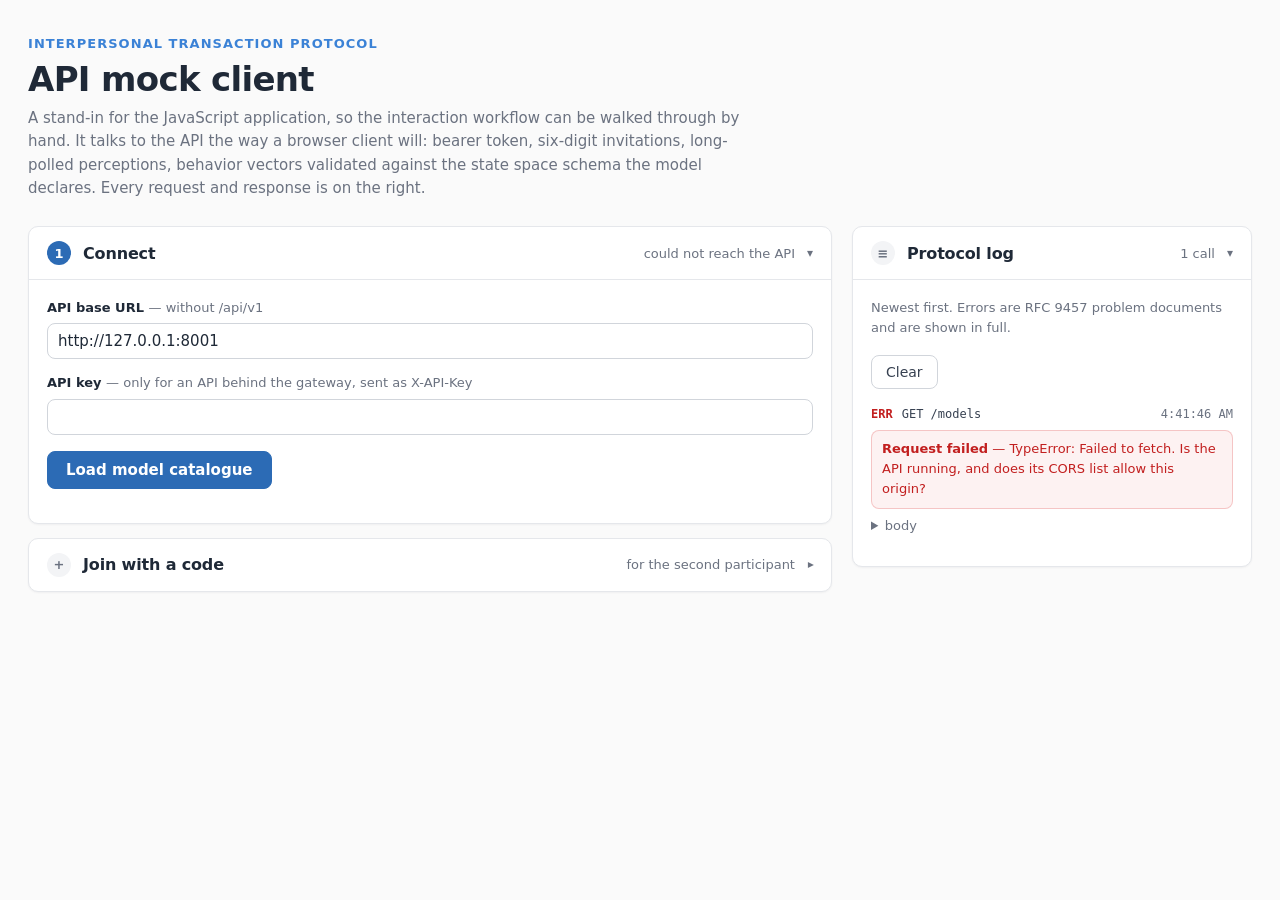
==== commit 45b932cc: "Add parameter controls to the mock client A model agent whose model publishes a parameterSpace gets " ====
--- a/ui/index.html
+++ b/ui/index.html
@@ -299,6 +299,7 @@
   .dimension.out-of-range { border-color: color-mix(in srgb, var(--warn) 55%, transparent); }
   .dimension label { margin-top: 0; }
   .dimension .bounds { color: var(--muted-fg); font-size: 12px; margin-top: 6px; }
+  .dimension select + div label, .dimension .row label { margin-top: 12px; }
 
   pre {
     font-family: var(--mono);
@@ -426,6 +427,8 @@
           <label>Interaction model <span class="hint">— neither of you runs it; it sets the default state space and the turn limits</span></label>
           <select id="binding-model"></select>
         </div>
+
+        <div id="parameters"></div>
 
         <label>Your state space <span class="hint">— the space you act in</span></label>
         <select id="state-space"></select>
@@ -906,6 +909,8 @@
 }
 
 function updateStateSpaces() {
+  renderParameters();
+
   const modelId = interactionModelId();
   const definition = state.definitions[modelId];
 
@@ -944,6 +949,94 @@
       : `${modelId} · ${modelSpace}`);
 }
 
+// --------------------------------------------------------------- parameters
+
+function modelAgents() {
+  // The roles that run a model in the chosen flow, with the model each runs.
+  const flow = element("flow").value;
+  const roles = [];
+  if (flow === "model-model") roles.push(["A", element("model-a").value]);
+  if (flow !== "human-human") roles.push(["B", element("model-b").value]);
+  return roles;
+}
+
+function renderParameters() {
+  // One box per model agent whose model publishes a parameter space. The
+  // defaults leave the configuration out, so such a request looks exactly as
+  // it did before parameters existed.
+  const container = element("parameters");
+  container.innerHTML = "";
+
+  for (const [role, modelId] of modelAgents()) {
+    const space = state.definitions[modelId]?.parameterSpace;
+    if (!space) continue;
+
+    const groups = {};
+    for (const parameter of space.parameters) {
+      (groups[parameter.group] ??= []).push(parameter);
+    }
+
+    const inputs = Object.values(groups).map((parameters) =>
+      `<div class="row">` +
+      parameters.map((parameter) => {
+        const open = parameter.exclusiveBounds ? "(" : "[";
+        const close = parameter.exclusiveBounds ? ")" : "]";
+        return `<div><label>${parameter.label} <span class="hint">` +
+          `${open}${parameter.minimum}, ${parameter.maximum}${close}</span></label>` +
+          `<input type="number" step="0.01" id="parameter-${role}-${parameter.group}-${parameter.name}" ` +
+          `value="${parameter.default}"></div>`;
+      }).join("") +
+      `</div>`).join("");
+
+    const box = document.createElement("div");
+    box.className = "dimension";
+    box.innerHTML =
+      `<label>Parameters of agent ${role} <span class="hint">— ${modelId}</span></label>` +
+      `<select id="selection-${role}">` +
+      `<option value="default">the model's defaults</option>` +
+      `<option value="random">drawn at random from the ranges</option>` +
+      `<option value="explicit">set here</option>` +
+      `</select>` +
+      `<div id="seed-row-${role}" class="hidden"><label>Random seed <span class="hint">` +
+      `— empty: the server picks one and reports it</span></label>` +
+      `<input type="number" step="1" id="seed-${role}"></div>` +
+      `<div id="values-${role}" class="hidden">${inputs}</div>`;
+    container.appendChild(box);
+
+    element(`selection-${role}`).addEventListener("change", (event) => {
+      show(`seed-row-${role}`, event.target.value === "random");
+      show(`values-${role}`, event.target.value === "explicit");
+    });
+  }
+}
+
+function configurationFor(role, modelId) {
+  const space = state.definitions[modelId]?.parameterSpace;
+  const selection = element(`selection-${role}`)?.value;
+  if (!space || !selection || selection === "default") return undefined;
+
+  if (selection === "random") {
+    const seed = element(`seed-${role}`).value;
+    return seed === ""
+      ? { parameterSelection: "random" }
+      : { parameterSelection: "random", randomSeed: Number(seed) };
+  }
+
+  // Values out of range are sent as they are, so the server's 422 shows in
+  // the log rather than being pre-empted here.
+  const parameters = {};
+  for (const parameter of space.parameters) {
+    const value = element(`parameter-${role}-${parameter.group}-${parameter.name}`).value;
+    (parameters[parameter.group] ??= {})[parameter.name] = Number(value);
+  }
+  return { parameters };
+}
+
+function withConfiguration(agent, role, modelId) {
+  const configuration = configurationFor(role, modelId);
+  return configuration ? { ...agent, configuration } : agent;
+}
+
 function renderSchema(space) {
   state.stateSpace = space;
   element("schema").textContent = JSON.stringify(state.schemas[space] ?? {}, null, 2);
@@ -958,7 +1051,9 @@
   const you = { type: "human", displayName };
   if (space) you.stateSpace = space;
 
-  if (flow === "human-model") return { A: you, B: { type: "model" } };
+  if (flow === "human-model") {
+    return { A: you, B: withConfiguration({ type: "model" }, "B", element("model-b").value) };
+  }
   if (flow === "human-human") {
     return { A: you, B: { type: "human", displayName: "Second participant" } };
   }
@@ -967,7 +1062,10 @@
   const partnerModel = element("model-b").value;
   if (partnerModel !== element("model-a").value) partner.modelId = partnerModel;
 
-  return { A: { type: "model" }, B: partner };
+  return {
+    A: withConfiguration({ type: "model" }, "A", element("model-a").value),
+    B: withConfiguration(partner, "B", partnerModel),
+  };
 }
 
 async function createInteraction() {
@@ -1118,8 +1216,26 @@
   return Object.entries(interaction.agents)
     .map(([role, agent]) =>
       `<dt>agent ${role}</dt><dd>${agent.model ? agent.model.id : "human"}` +
-      `${agent.stateSpace ? ` · ${agent.stateSpace}` : ""}</dd>`)
+      `${agent.stateSpace ? ` · ${agent.stateSpace}` : ""}` +
+      `${agent.parameters ? `<br>${describeParameters(agent.parameters)}` : ""}</dd>`)
     .join("");
+}
+
+function describeParameters(parameters) {
+  // "A: BD 2.95, IR -0.70 · C: ..." followed by how the values were chosen.
+  const values = Object.entries(parameters.values)
+    .map(([group, entries]) => `${group}: ` +
+      Object.entries(entries).map(([name, value]) => `${name} ${value.toFixed(2)}`).join(", "))
+    .join(" · ");
+  const total = Object.values(parameters.values).reduce((n, entries) => n + Object.keys(entries).length, 0);
+  const chosen = parameters.selection === "random"
+    ? `random, seed ${parameters.randomSeed}`
+    : "defaults";
+  const explicit = parameters.explicit ?? [];
+  const how = explicit.length === 0 ? chosen
+    : explicit.length === total ? "set"
+    : `set ${explicit.join(", ")}; others ${chosen}`;
+  return `${values} (${how})`;
 }
 
 async function refreshStatus() {
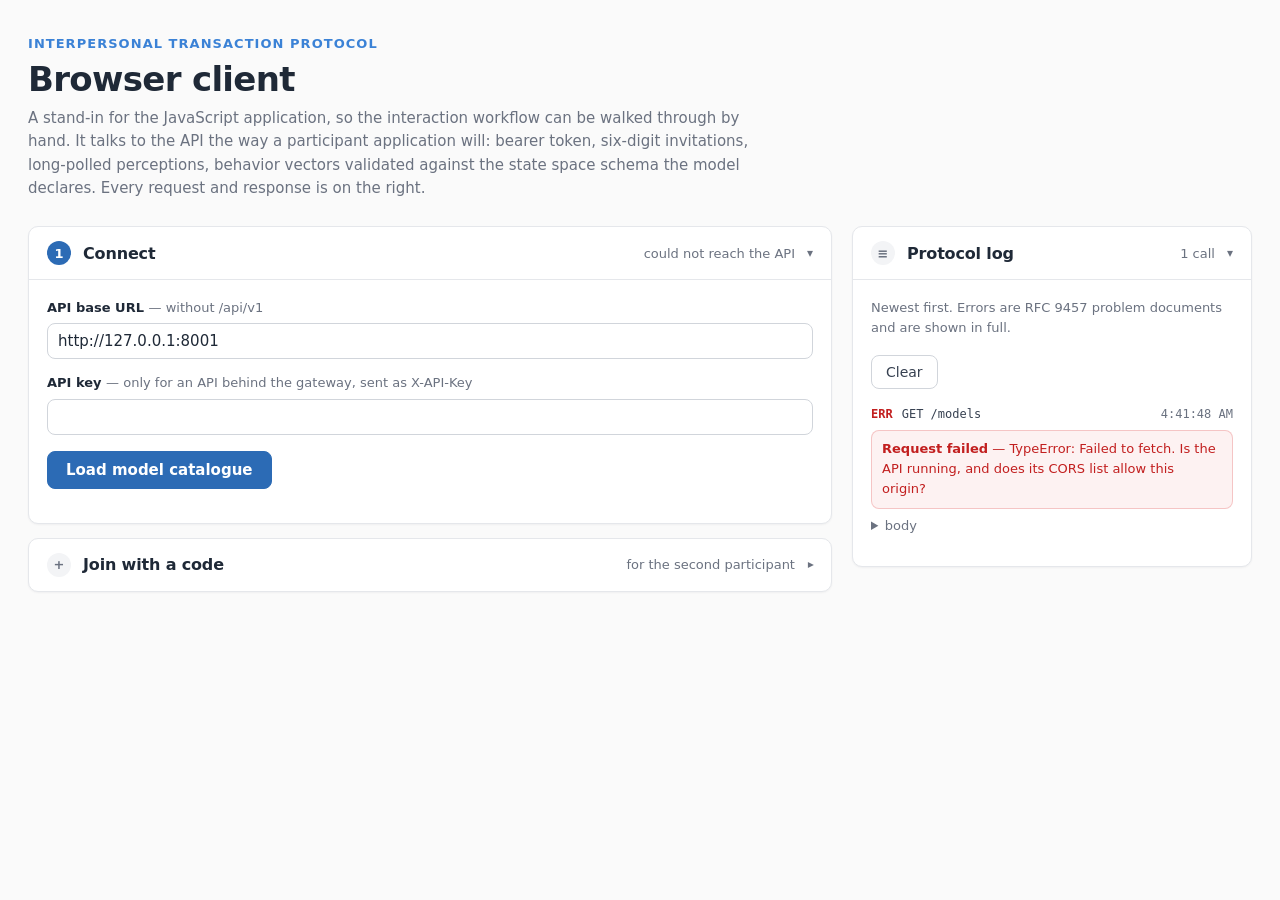
==== commit f89abca9: "Head the mock client page "Browser client", as the paper calls it ESM 1 and the manuscript call it t" ====
--- a/ui/index.html
+++ b/ui/index.html
@@ -3,7 +3,7 @@
 <head>
 <meta charset="utf-8">
 <meta name="viewport" content="width=device-width, initial-scale=1">
-<title>ITP API — mock client</title>
+<title>ITP browser client</title>
 <style>
   /* Palette and spacing follow the PerTRAIN design system: neutral surfaces,
      one blue for primary actions and links, green and amber reserved for
@@ -366,10 +366,10 @@
 
 <header>
   <div class="eyebrow">Interpersonal Transaction Protocol</div>
-  <h1>API mock client</h1>
+  <h1>Browser client</h1>
   <p>
     A stand-in for the JavaScript application, so the interaction workflow can be walked through
-    by hand. It talks to the API the way a browser client will: bearer token, six-digit
+    by hand. It talks to the API the way a participant application will: bearer token, six-digit
     invitations, long-polled perceptions, behavior vectors validated against the state space
     schema the model declares. Every request and response is on the right.
   </p>
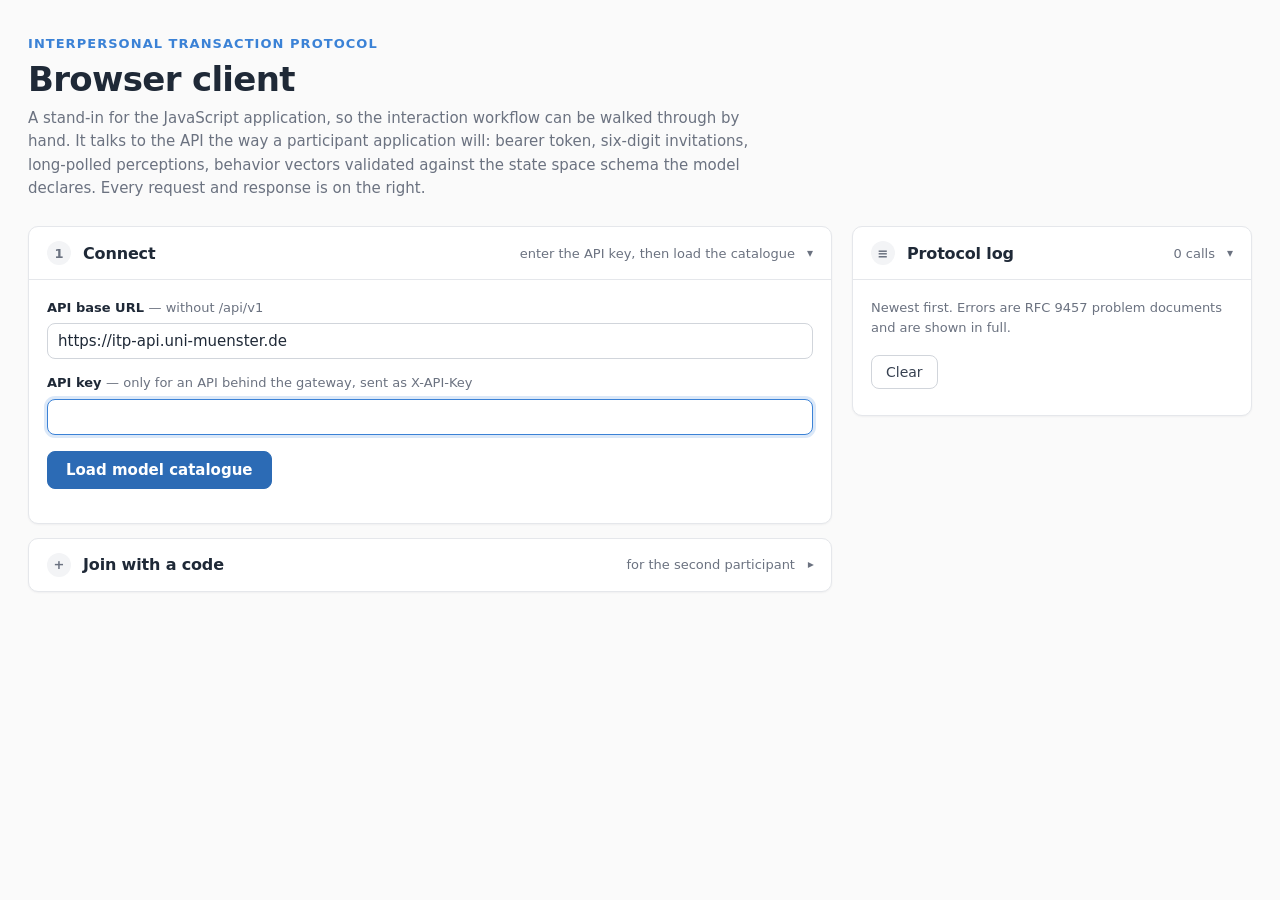
==== commit 25b50189: "Publish the browser client on GitHub Pages for the editor A copy opened outside localhost now points" ====
--- a/ui/index.html
+++ b/ui/index.html
@@ -1549,7 +1549,19 @@
   }
 }
 
-fillInApiBaseUrl().then(connect);
+// Opened locally (run_mock_ui), the page finds the local API and connects at
+// once. Opened anywhere else (GitHub Pages, or the file itself), it points at
+// the deployed API, which needs a key, so it waits for the user to enter one.
+const DEPLOYED_API_BASE_URL = "https://itp-api.uni-muenster.de";
+const LOCAL_HOSTNAMES = ["127.0.0.1", "localhost", "[::1]", "::1"];
+
+if (LOCAL_HOSTNAMES.includes(window.location.hostname)) {
+  fillInApiBaseUrl().then(connect);
+} else {
+  element("base-url").value = DEPLOYED_API_BASE_URL;
+  setHint("connect", "enter the API key, then load the catalogue");
+  element("api-key").focus();
+}
 </script>
 
 </body>
